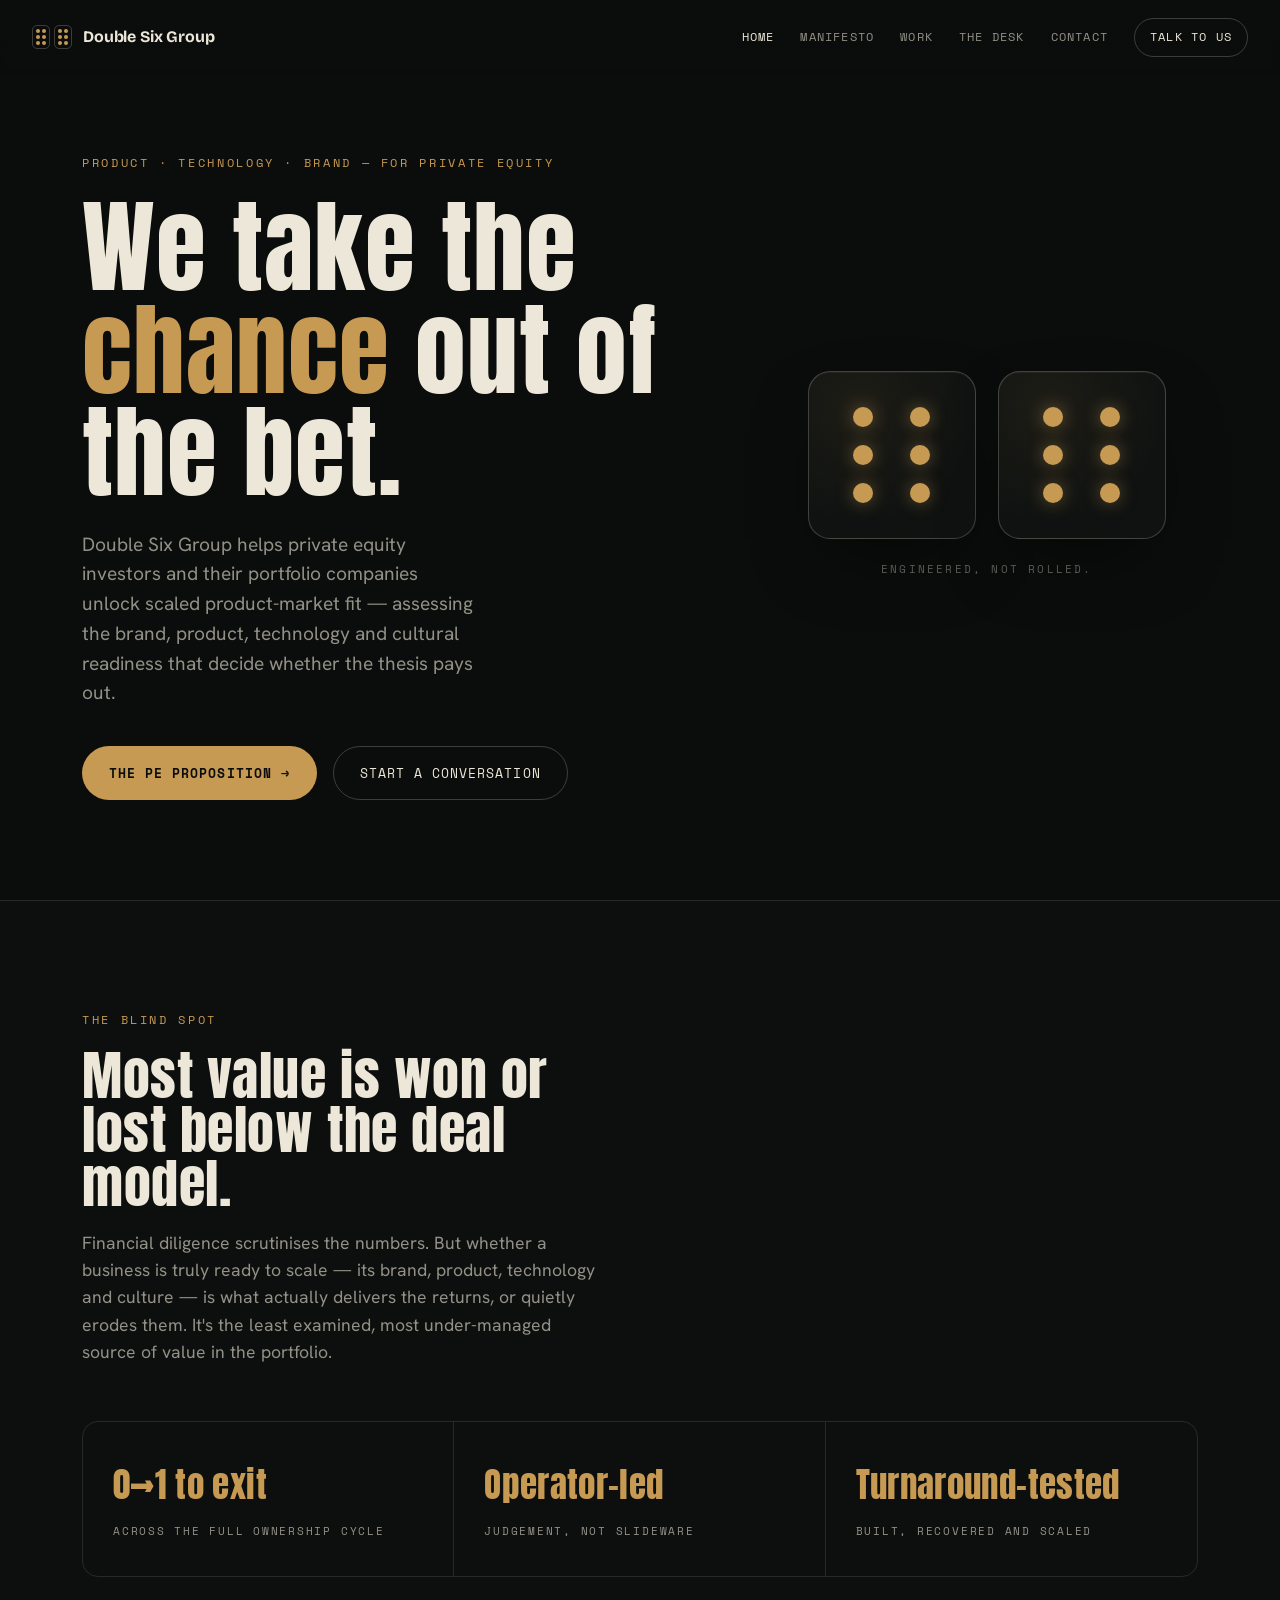
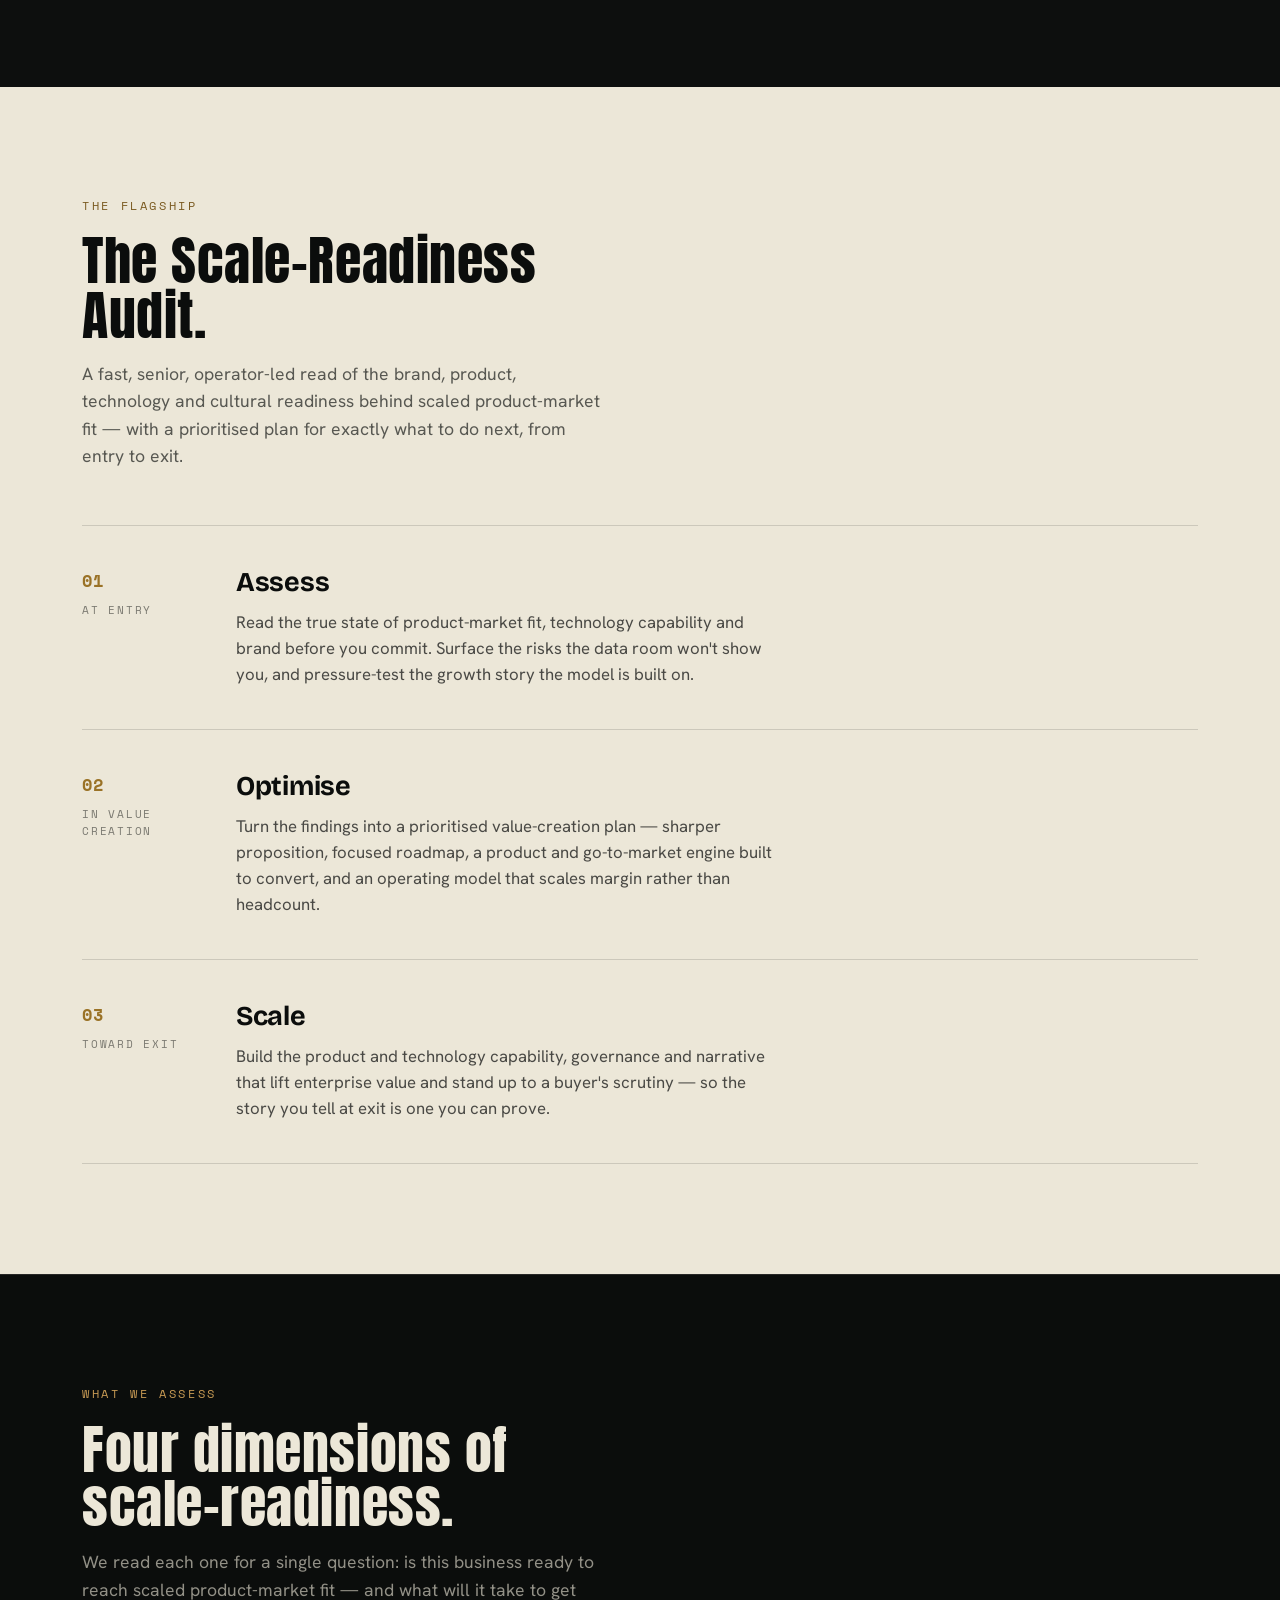
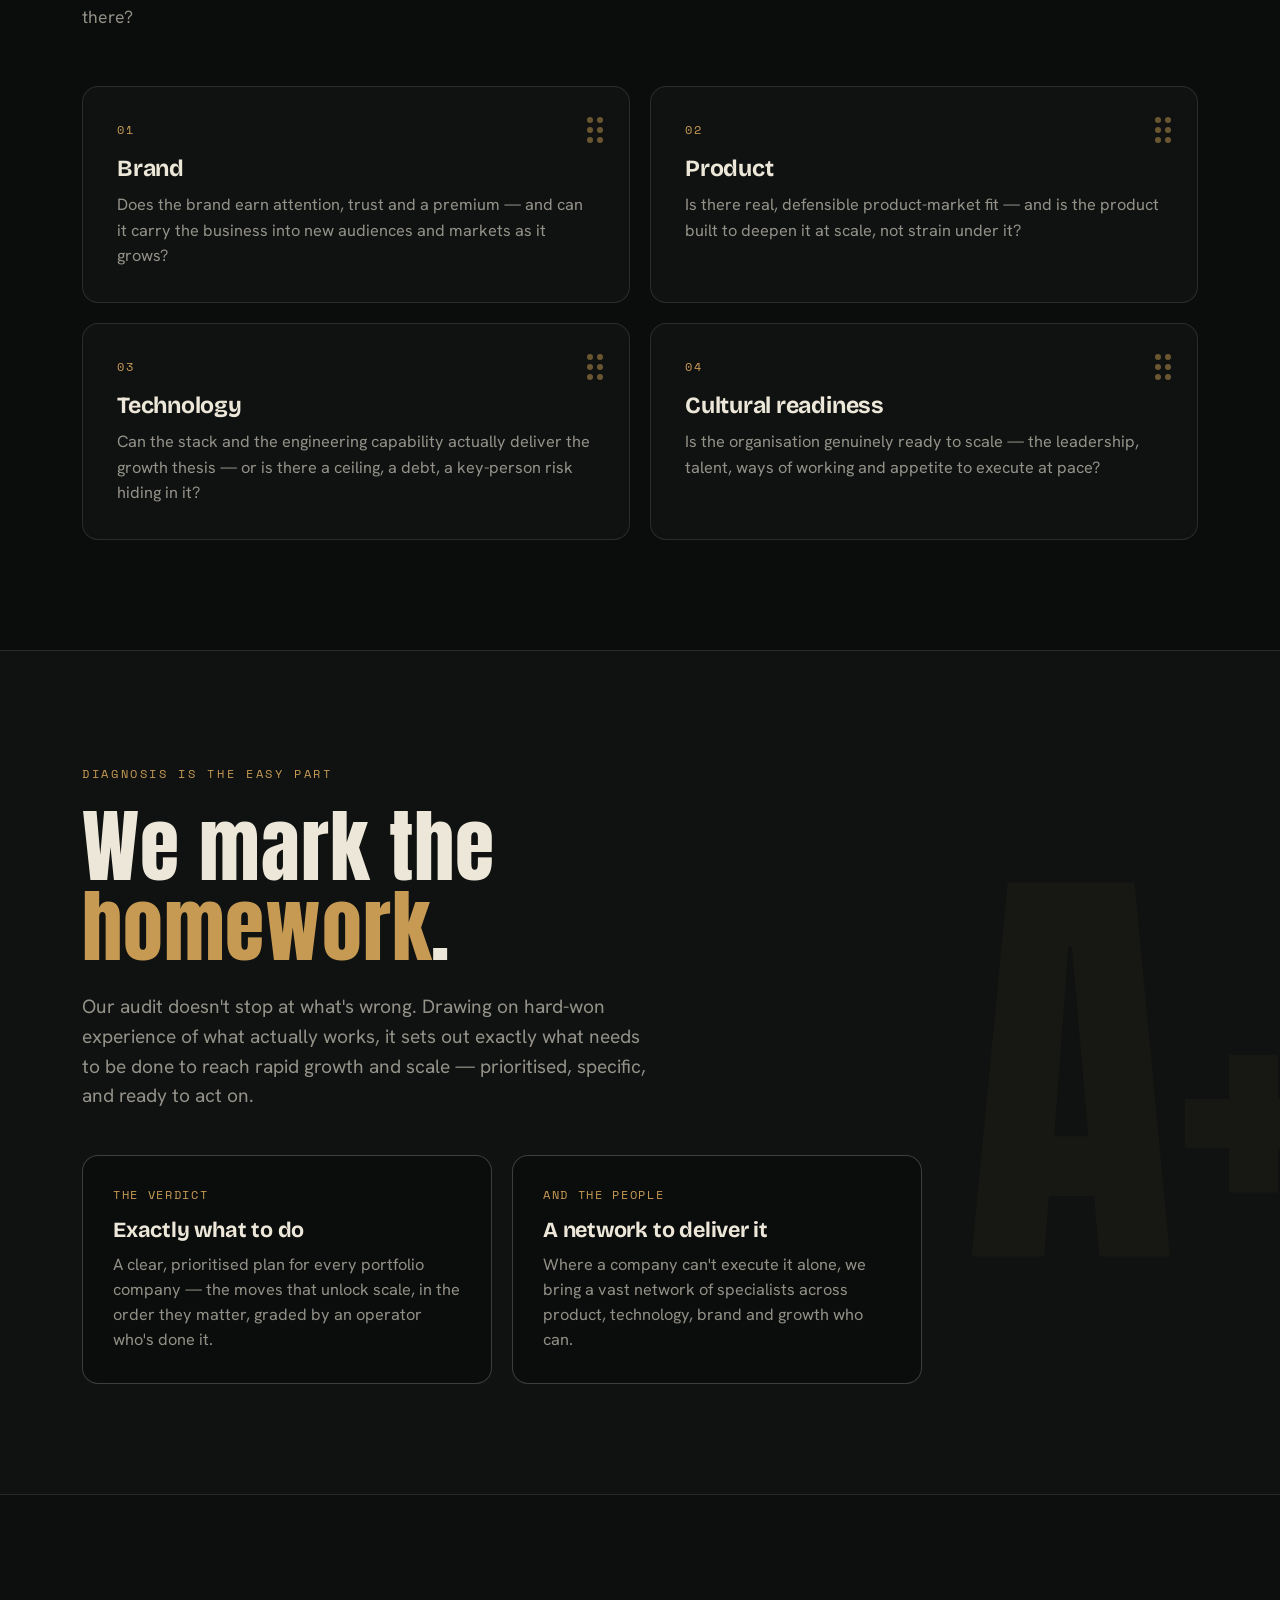
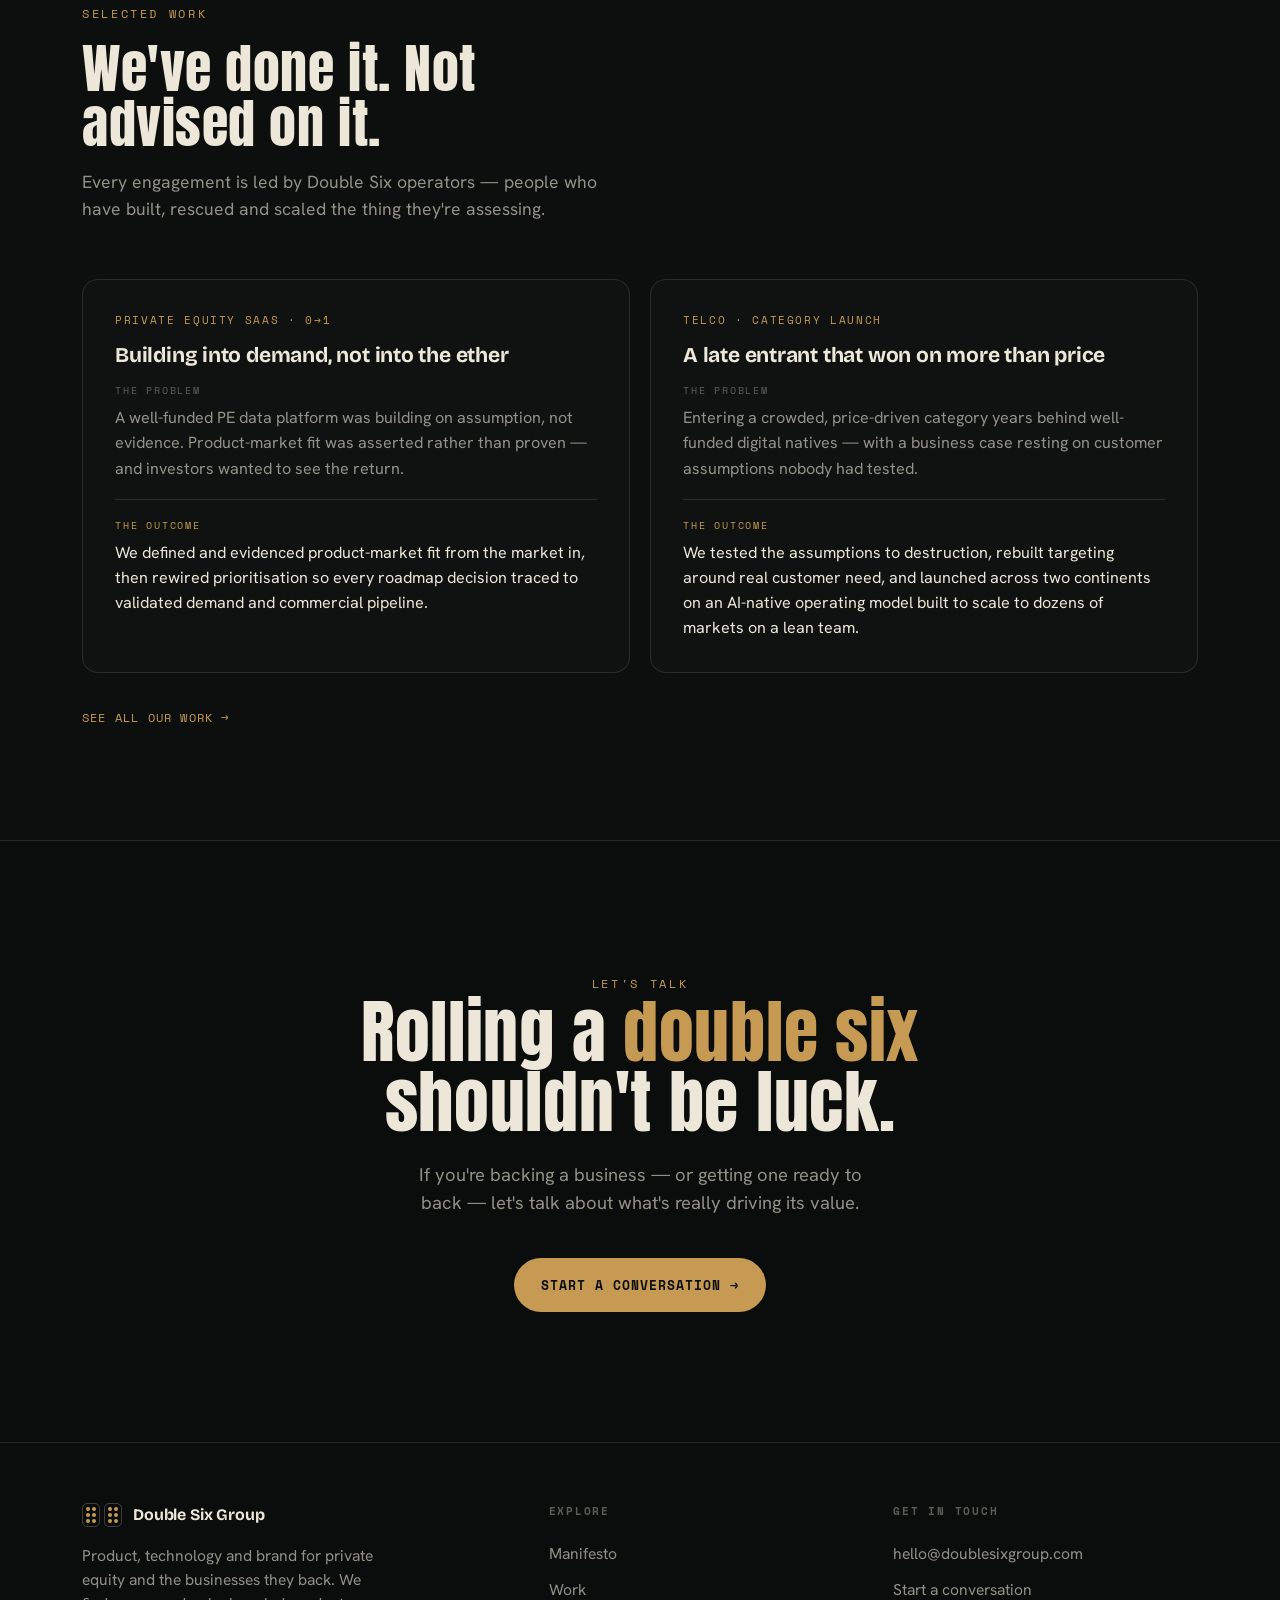
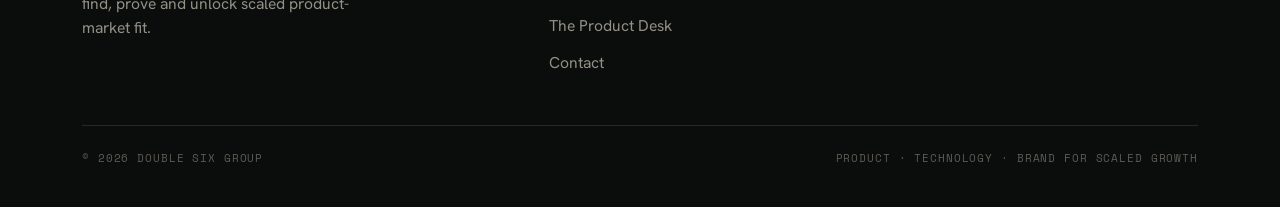
==== index.html @ afc482d3 "Add files via upload" ====
<!DOCTYPE html>
<html lang="en">
<head>
<meta charset="UTF-8">
<meta name="viewport" content="width=device-width, initial-scale=1.0">
<title>Double Six Group — Product, Technology & Brand for Private Equity</title>
<meta name="description" content="Double Six Group helps private equity investors and their portfolio companies find, prove and unlock scaled product-market fit.">
<link rel="preconnect" href="https://fonts.googleapis.com">
<link rel="preconnect" href="https://fonts.gstatic.com" crossorigin>
<link href="https://fonts.googleapis.com/css2?family=Anton&family=Bricolage+Grotesque:wght@600;700;800&family=Hanken+Grotesk:wght@400;500;600&family=Space+Mono:wght@400;700&display=swap" rel="stylesheet">
<link rel="stylesheet" href="styles.css">
</head>
<body>

<nav class="nav">
  <a href="index.html" class="brand">
    <span class="mini">
      <span class="die"><i></i><i></i><i></i><i></i><i></i><i></i></span>
      <span class="die"><i></i><i></i><i></i><i></i><i></i><i></i></span>
    </span>
    Double Six Group
  </a>
  <button class="menu-btn" id="menuBtn">Menu</button>
  <div class="nav-links" id="navLinks">
    <a href="index.html" class="active">Home</a>
    <a href="manifesto.html">Manifesto</a>
    <a href="work.html">Work</a>
    <a href="product-desk.html">The Desk</a>
    <a href="contact.html">Contact</a>
    <a href="contact.html" class="nav-cta">Talk to us</a>
  </div>
</nav>

<header class="hero">
  <div class="wrap hero-grid">
    <div>
      <span class="eyebrow">Product · Technology · Brand — for Private Equity</span>
      <h1>We take the <span class="brassword">chance</span> out of the bet.</h1>
      <p class="hero-sub">Double Six Group helps private equity investors and their portfolio companies unlock scaled product-market fit — assessing the brand, product, technology and cultural readiness that decide whether the thesis pays out.</p>
      <div class="hero-actions">
        <a href="#audit" class="btn btn-primary">The PE proposition →</a>
        <a href="contact.html" class="btn btn-ghost">Start a conversation</a>
      </div>
    </div>
    <div>
      <div class="signature">
        <div class="bigdie" id="die1"><span></span><span></span><span></span><span></span><span></span><span></span></div>
        <div class="bigdie" id="die2"><span></span><span></span><span></span><span></span><span></span><span></span></div>
      </div>
      <div class="rollnote">Engineered, not rolled.</div>
    </div>
  </div>
</header>

<section class="band blind band-line">
  <div class="wrap">
    <div class="sec-head reveal">
      <span class="eyebrow">The blind spot</span>
      <h2>Most value is won or lost below the deal model.</h2>
      <p>Financial diligence scrutinises the numbers. But whether a business is truly ready to scale — its brand, product, technology and culture — is what actually delivers the returns, or quietly erodes them. It's the least examined, most under-managed source of value in the portfolio.</p>
    </div>
    <div class="stat-row reveal">
      <div class="stat"><div class="big">0→1 to exit</div><div class="lbl">Across the full ownership cycle</div></div>
      <div class="stat"><div class="big">Operator-led</div><div class="lbl">Judgement, not slideware</div></div>
      <div class="stat"><div class="big">Turnaround-tested</div><div class="lbl">Built, recovered and scaled</div></div>
    </div>
  </div>
</section>

<section class="band flag" id="audit">
  <div class="wrap">
    <div class="sec-head reveal">
      <span class="eyebrow">The flagship</span>
      <h2>The Scale-Readiness Audit.</h2>
      <p>A fast, senior, operator-led read of the brand, product, technology and cultural readiness behind scaled product-market fit — with a prioritised plan for exactly what to do next, from entry to exit.</p>
    </div>
    <div class="stage reveal">
      <div class="stage-num">01<small>At entry</small></div>
      <div><h3>Assess</h3><p>Read the true state of product-market fit, technology capability and brand before you commit. Surface the risks the data room won't show you, and pressure-test the growth story the model is built on.</p></div>
    </div>
    <div class="stage reveal">
      <div class="stage-num">02<small>In value creation</small></div>
      <div><h3>Optimise</h3><p>Turn the findings into a prioritised value-creation plan — sharper proposition, focused roadmap, a product and go-to-market engine built to convert, and an operating model that scales margin rather than headcount.</p></div>
    </div>
    <div class="stage reveal">
      <div class="stage-num">03<small>Toward exit</small></div>
      <div><h3>Scale</h3><p>Build the product and technology capability, governance and narrative that lift enterprise value and stand up to a buyer's scrutiny — so the story you tell at exit is one you can prove.</p></div>
    </div>
  </div>
</section>

<section class="band band-line">
  <div class="wrap">
    <div class="sec-head reveal">
      <span class="eyebrow">What we assess</span>
      <h2>Four dimensions of scale-readiness.</h2>
      <p>We read each one for a single question: is this business ready to reach scaled product-market fit — and what will it take to get there?</p>
    </div>
    <div class="assess-grid">
      <div class="acard reveal"><div class="pip"><i></i><i></i><i></i><i></i><i></i><i></i></div><div class="num">01</div><h3>Brand</h3><p>Does the brand earn attention, trust and a premium — and can it carry the business into new audiences and markets as it grows?</p></div>
      <div class="acard reveal"><div class="pip"><i></i><i></i><i></i><i></i><i></i><i></i></div><div class="num">02</div><h3>Product</h3><p>Is there real, defensible product-market fit — and is the product built to deepen it at scale, not strain under it?</p></div>
      <div class="acard reveal"><div class="pip"><i></i><i></i><i></i><i></i><i></i><i></i></div><div class="num">03</div><h3>Technology</h3><p>Can the stack and the engineering capability actually deliver the growth thesis — or is there a ceiling, a debt, a key-person risk hiding in it?</p></div>
      <div class="acard reveal"><div class="pip"><i></i><i></i><i></i><i></i><i></i><i></i></div><div class="num">04</div><h3>Cultural readiness</h3><p>Is the organisation genuinely ready to scale — the leadership, talent, ways of working and appetite to execute at pace?</p></div>
    </div>
  </div>
</section>

<section class="band mark">
  <div class="mark-ghost" aria-hidden="true">A+</div>
  <div class="wrap">
    <span class="eyebrow reveal">Diagnosis is the easy part</span>
    <h2 class="reveal">We mark the <em>homework</em>.</h2>
    <p class="mark-lead reveal">Our audit doesn't stop at what's wrong. Drawing on hard-won experience of what actually works, it sets out exactly what needs to be done to reach rapid growth and scale — prioritised, specific, and ready to act on.</p>
    <div class="mark-split">
      <div class="mcard reveal"><div class="tick">The verdict</div><h3>Exactly what to do</h3><p>A clear, prioritised plan for every portfolio company — the moves that unlock scale, in the order they matter, graded by an operator who's done it.</p></div>
      <div class="mcard reveal"><div class="tick">And the people</div><h3>A network to deliver it</h3><p>Where a company can't execute it alone, we bring a vast network of specialists across product, technology, brand and growth who can.</p></div>
    </div>
  </div>
</section>

<section class="band proof band-line">
  <div class="wrap">
    <div class="sec-head reveal">
      <span class="eyebrow">Selected work</span>
      <h2>We've done it. Not advised on it.</h2>
      <p>Every engagement is led by Double Six operators — people who have built, rescued and scaled the thing they're assessing.</p>
    </div>
    <div class="proof-grid">
      <div class="pcard reveal">
        <div class="tag">Private equity SaaS · 0→1</div>
        <h3>Building into demand, not into the ether</h3>
        <div class="pblock"><span class="plabel">The problem</span><p>A well-funded PE data platform was building on assumption, not evidence. Product-market fit was asserted rather than proven — and investors wanted to see the return.</p></div>
        <div class="outcome"><span class="plabel">The outcome</span><p>We defined and evidenced product-market fit from the market in, then rewired prioritisation so every roadmap decision traced to validated demand and commercial pipeline.</p></div>
      </div>
      <div class="pcard reveal">
        <div class="tag">Telco · Category launch</div>
        <h3>A late entrant that won on more than price</h3>
        <div class="pblock"><span class="plabel">The problem</span><p>Entering a crowded, price-driven category years behind well-funded digital natives — with a business case resting on customer assumptions nobody had tested.</p></div>
        <div class="outcome"><span class="plabel">The outcome</span><p>We tested the assumptions to destruction, rebuilt targeting around real customer need, and launched across two continents on an AI-native operating model built to scale to dozens of markets on a lean team.</p></div>
      </div>
    </div>
    <a href="work.html" class="more">See all our work →</a>
  </div>
</section>

<section class="cta band-line" id="contact-cta">
  <div class="wrap">
    <span class="eyebrow reveal">Let's talk</span>
    <h2 class="reveal">Rolling a <em>double six</em> shouldn't be luck.</h2>
    <p class="reveal">If you're backing a business — or getting one ready to back — let's talk about what's really driving its value.</p>
    <a href="contact.html" class="btn btn-primary reveal">Start a conversation →</a>
  </div>
</section>

<footer>
  <div class="wrap">
    <div class="foot-grid">
      <div class="foot-brand">
        <a href="index.html" class="brand">
          <span class="mini"><span class="die"><i></i><i></i><i></i><i></i><i></i><i></i></span><span class="die"><i></i><i></i><i></i><i></i><i></i><i></i></span></span>
          Double Six Group
        </a>
        <p>Product, technology and brand for private equity and the businesses they back. We find, prove and unlock scaled product-market fit.</p>
      </div>
      <div class="foot-col">
        <h4>Explore</h4>
        <a href="manifesto.html">Manifesto</a>
        <a href="work.html">Work</a>
        <a href="product-desk.html">The Product Desk</a>
        <a href="contact.html">Contact</a>
      </div>
      <div class="foot-col">
        <h4>Get in touch</h4>
        <a href="mailto:hello@doublesixgroup.com">hello@doublesixgroup.com</a>
        <a href="contact.html">Start a conversation</a>
      </div>
    </div>
    <div class="foot-base">
      <span>© 2026 Double Six Group</span>
      <span>Product · Technology · Brand for scaled growth</span>
    </div>
  </div>
</footer>

<script src="app.js"></script>
</body>
</html>
---- styles.css ----
/* Double Six Group — shared styles for all pages */
:root{
  --ink:#0B0D0C;--ink-2:#0F1211;--ink-3:#0D0F0E;--panel:#141817;
  --ivory:#ECE7D8;--ivory-dim:rgba(236,231,216,.60);--ivory-faint:rgba(236,231,216,.36);
  --brass:#C79A54;--brass-bright:#E6C288;
  --line:rgba(236,231,216,.12);--line-strong:rgba(236,231,216,.22);
  --pip-off:rgba(236,231,216,.10);
  --maxw:1180px;
}
*{box-sizing:border-box;margin:0;padding:0}
html{scroll-behavior:smooth}
body{background:var(--ink);color:var(--ivory);font-family:'Hanken Grotesk',system-ui,sans-serif;font-weight:400;line-height:1.55;-webkit-font-smoothing:antialiased;overflow-x:hidden}
::selection{background:var(--brass);color:var(--ink)}
a{color:inherit;text-decoration:none}
.wrap{max-width:var(--maxw);margin:0 auto;padding:0 32px}
h1,h2{font-family:'Anton',sans-serif;font-weight:400;line-height:1.0;letter-spacing:.01em}
h3{font-family:'Bricolage Grotesque',sans-serif;font-weight:700;line-height:1.06;letter-spacing:-.01em}
.eyebrow{font-family:'Space Mono',monospace;font-size:12px;letter-spacing:.22em;text-transform:uppercase;color:var(--brass);display:inline-block}

/* pip die */
.die{display:inline-grid;grid-template-columns:repeat(2,1fr);grid-template-rows:repeat(3,1fr);gap:2px;padding:3px;border:1px solid var(--line-strong);border-radius:5px;vertical-align:middle}
.die i{width:4px;height:4px;border-radius:50%;background:var(--brass);display:block}

/* ---------- NAV ---------- */
.nav{position:fixed;top:0;left:0;right:0;z-index:60;display:flex;align-items:center;justify-content:space-between;padding:18px 32px;background:linear-gradient(to bottom,rgba(11,13,12,.92),rgba(11,13,12,.55) 60%,rgba(11,13,12,0));backdrop-filter:blur(3px)}
.brand{display:flex;align-items:center;gap:11px;font-family:'Bricolage Grotesque';font-weight:700;letter-spacing:-.01em;font-size:16px}
.brand .mini{display:flex;gap:4px}
.brand .die{padding:3px}
.nav-links{display:flex;align-items:center;gap:26px}
.nav-links a{font-family:'Space Mono',monospace;font-size:12px;letter-spacing:.1em;text-transform:uppercase;color:var(--ivory-dim);transition:.2s}
.nav-links a:hover,.nav-links a.active{color:var(--ivory)}
.nav-cta{border:1px solid var(--line-strong);padding:9px 15px;border-radius:100px;color:var(--ivory)!important}
.nav-cta:hover{background:var(--brass);color:var(--ink)!important;border-color:var(--brass)}
.menu-btn{display:none;background:none;border:1px solid var(--line-strong);color:var(--ivory);border-radius:100px;padding:8px 14px;font-family:'Space Mono',monospace;font-size:11px;letter-spacing:.1em;text-transform:uppercase;cursor:pointer}

/* ---------- BUTTONS ---------- */
.btn{font-family:'Space Mono',monospace;font-size:13px;letter-spacing:.08em;text-transform:uppercase;padding:16px 26px;border-radius:100px;transition:.25s;display:inline-flex;align-items:center;gap:10px;cursor:pointer;border:1px solid transparent}
.btn-primary{background:var(--brass);color:var(--ink);font-weight:700}
.btn-primary:hover{background:var(--brass-bright)}
.btn-ghost{border-color:var(--line-strong);color:var(--ivory)}
.btn-ghost:hover{border-color:var(--ivory);background:rgba(236,231,216,.05)}

/* ---------- HERO ---------- */
.hero{min-height:100vh;display:flex;align-items:center;position:relative;padding:120px 0 70px;overflow:hidden}
.hero-grid{display:grid;grid-template-columns:1.35fr .9fr;gap:60px;align-items:center;width:100%}
.hero h1{font-size:clamp(3rem,8vw,6.4rem);margin:22px 0 26px}
.hero h1 .brassword{color:var(--brass)}
.hero-sub{font-size:clamp(1.05rem,1.5vw,1.28rem);color:var(--ivory-dim);max-width:36ch;margin-bottom:38px}
.hero-actions{display:flex;gap:16px;flex-wrap:wrap}
.signature{display:flex;gap:22px;justify-content:center;align-items:center}
.bigdie{width:clamp(120px,15vw,168px);aspect-ratio:1;border:1.5px solid var(--line-strong);border-radius:22px;background:radial-gradient(120% 120% at 30% 20%,rgba(199,154,84,.08),transparent 60%),var(--ink-2);display:grid;grid-template-columns:repeat(2,1fr);grid-template-rows:repeat(3,1fr);padding:26px;box-shadow:0 30px 80px -30px rgba(0,0,0,.8),inset 0 1px 0 rgba(236,231,216,.05)}
.bigdie span{display:grid;place-items:center}
.bigdie span::after{content:"";width:20px;height:20px;border-radius:50%;background:var(--pip-off);transition:.5s}
.bigdie.lit span::after{background:var(--brass);box-shadow:0 0 18px -2px rgba(199,154,84,.7)}
.rollnote{font-family:'Space Mono',monospace;font-size:11px;letter-spacing:.2em;text-transform:uppercase;color:var(--ivory-faint);text-align:center;margin-top:22px}

/* interior page hero (smaller) */
.page-hero{padding:160px 0 60px;border-bottom:1px solid var(--line)}
.page-hero h1{font-size:clamp(2.6rem,6vw,4.6rem);margin:16px 0 20px}
.page-hero h1 em{color:var(--brass);font-style:normal}
.page-hero p{color:var(--ivory-dim);font-size:1.15rem;max-width:56ch}

/* ---------- SECTION SHELL ---------- */
.band{padding:110px 0}
.band-line{border-top:1px solid var(--line)}
.sec-head{display:flex;flex-direction:column;gap:18px;max-width:60ch;margin-bottom:56px}
.sec-head h2{font-size:clamp(2rem,4.4vw,3.4rem)}
.sec-head p{color:var(--ivory-dim);font-size:1.1rem;max-width:52ch}

.reveal{opacity:0;transform:translateY(26px);transition:opacity .8s ease,transform .8s cubic-bezier(.2,.7,.2,1)}
.reveal.in{opacity:1;transform:none}

/* blind spot / stats */
.blind{background:var(--ink-3)}
.stat-row{display:grid;grid-template-columns:repeat(3,1fr);border:1px solid var(--line);border-radius:16px;overflow:hidden;margin-top:14px}
.stat{padding:36px 30px;border-right:1px solid var(--line)}
.stat:last-child{border-right:none}
.stat .big{font-family:'Anton';font-weight:400;font-size:2.2rem;color:var(--brass);letter-spacing:.01em}
.stat .lbl{font-family:'Space Mono',monospace;font-size:11px;letter-spacing:.16em;text-transform:uppercase;color:var(--ivory-dim);margin-top:10px}

/* flagship lifecycle (ivory) */
.flag{background:var(--ivory);color:var(--ink)}
.flag .eyebrow{color:#7a5a20}
.flag .sec-head h2{color:var(--ink)}
.flag .sec-head p{color:rgba(11,13,12,.66)}
.stage{display:grid;grid-template-columns:120px 1fr;gap:34px;padding:42px 0;border-top:1px solid rgba(11,13,12,.14);align-items:start}
.stage:last-child{border-bottom:1px solid rgba(11,13,12,.14)}
.stage-num{font-family:'Space Mono',monospace;font-weight:700;font-size:1.05rem;color:#9a7226;letter-spacing:.05em}
.stage-num small{display:block;font-weight:400;font-size:11px;letter-spacing:.16em;text-transform:uppercase;color:rgba(11,13,12,.5);margin-top:8px}
.stage h3{font-size:1.7rem;color:var(--ink);margin-bottom:12px}
.stage p{color:rgba(11,13,12,.72);max-width:60ch;font-size:1.05rem}

/* assess grid */
.assess-grid{display:grid;grid-template-columns:repeat(2,1fr);gap:20px}
.acard{border:1px solid var(--line);border-radius:16px;padding:34px;background:var(--ink-2);transition:.3s;position:relative;overflow:hidden}
.acard:hover{border-color:var(--line-strong);transform:translateY(-3px)}
.acard .num{font-family:'Space Mono',monospace;font-size:12px;color:var(--brass);letter-spacing:.15em}
.acard h3{font-size:1.45rem;margin:16px 0 12px}
.acard p{color:var(--ivory-dim);font-size:1.02rem}
.acard .pip{position:absolute;right:26px;top:30px;display:grid;grid-template-columns:repeat(2,1fr);grid-template-rows:repeat(3,1fr);gap:4px;opacity:.5}
.acard .pip i{width:6px;height:6px;border-radius:50%;background:var(--brass)}

/* mark the homework */
.mark{background:var(--ink-2);border-top:1px solid var(--line);position:relative;overflow:hidden}
.mark .wrap{position:relative;z-index:2}
.mark h2{font-size:clamp(2.6rem,7vw,5rem);margin:20px 0 26px;max-width:15ch}
.mark h2 em{color:var(--brass);font-style:normal}
.mark-lead{font-size:1.2rem;color:var(--ivory-dim);max-width:52ch;margin-bottom:44px}
.mark-split{display:grid;grid-template-columns:repeat(2,1fr);gap:20px;max-width:840px}
.mcard{border:1px solid var(--line-strong);border-radius:16px;padding:30px;background:var(--ink)}
.mcard .tick{font-family:'Space Mono',monospace;font-size:12px;letter-spacing:.14em;text-transform:uppercase;color:var(--brass)}
.mcard h3{font-size:1.35rem;margin:14px 0 10px}
.mcard p{color:var(--ivory-dim);font-size:1.02rem}
.mark-ghost{position:absolute;right:-4%;top:50%;transform:translateY(-50%);font-family:'Anton';font-size:34vw;color:rgba(199,154,84,.045);line-height:1;pointer-events:none;user-select:none;z-index:1}

/* work / proof cards */
.proof{background:var(--ink-3)}
.proof-grid{display:grid;grid-template-columns:repeat(2,1fr);gap:20px}
.pcard{border:1px solid var(--line);border-radius:16px;padding:32px;background:var(--ink-2);transition:.3s}
.pcard:hover{border-color:var(--line-strong);transform:translateY(-3px)}
.pcard .tag{font-family:'Space Mono',monospace;font-size:11px;letter-spacing:.15em;text-transform:uppercase;color:var(--brass)}
.pcard h3{font-size:1.32rem;margin:14px 0 16px;line-height:1.15}
.pcard .pblock{margin-bottom:18px}
.pcard .plabel{font-family:'Space Mono',monospace;font-size:10px;letter-spacing:.18em;text-transform:uppercase;color:var(--ivory-faint);display:block;margin-bottom:7px}
.pcard p{color:var(--ivory-dim);font-size:1.01rem}
.pcard .outcome{border-top:1px solid var(--line);padding-top:18px}
.pcard .outcome p{color:var(--ivory)}
.pcard .outcome .plabel{color:var(--brass)}

/* how we work */
.how-grid{display:grid;grid-template-columns:repeat(3,1fr);gap:22px}
.hcard .k{font-family:'Space Mono',monospace;font-size:12px;color:var(--brass);letter-spacing:.14em;text-transform:uppercase;padding-bottom:16px;border-bottom:1px solid var(--line);margin-bottom:18px}
.hcard h3{font-size:1.35rem;margin-bottom:10px}
.hcard p{color:var(--ivory-dim);font-size:1.02rem}

/* cta band */
.cta{padding:130px 0;text-align:center;position:relative}
.cta h2{font-size:clamp(2.2rem,5.5vw,4.4rem);max-width:16ch;margin:0 auto 24px}
.cta h2 em{color:var(--brass);font-style:normal}
.cta p{color:var(--ivory-dim);font-size:1.15rem;max-width:46ch;margin:0 auto 40px}

/* prose (manifesto etc) */
.prose{max-width:68ch;margin:0 auto}
.prose h2{font-size:clamp(1.6rem,3.4vw,2.4rem);margin:48px 0 8px}
.prose h3{font-size:1.3rem;color:var(--ivory);margin:34px 0 8px}
.prose p{color:var(--ivory-dim);font-size:1.12rem;margin-bottom:18px}
.prose p.big{font-size:1.3rem;color:var(--ivory);border-left:2px solid var(--brass);padding-left:22px}
.prose strong{color:var(--ivory);font-weight:600}

/* teaser link row */
.more{display:inline-flex;align-items:center;gap:10px;font-family:'Space Mono',monospace;font-size:12px;letter-spacing:.1em;text-transform:uppercase;color:var(--brass);margin-top:36px;border-bottom:1px solid transparent;transition:.2s}
.more:hover{border-color:var(--brass)}

/* ---------- FOOTER ---------- */
footer{border-top:1px solid var(--line);padding:60px 0 40px;background:var(--ink)}
.foot-grid{display:grid;grid-template-columns:1.4fr 1fr 1fr;gap:40px;margin-bottom:44px}
.foot-brand .brand{margin-bottom:16px}
.foot-brand p{color:var(--ivory-dim);max-width:34ch;font-size:.98rem}
.foot-col h4{font-family:'Space Mono',monospace;font-size:11px;letter-spacing:.16em;text-transform:uppercase;color:var(--ivory-faint);margin-bottom:16px}
.foot-col a{display:block;color:var(--ivory-dim);padding:6px 0;font-size:.98rem;transition:.2s}
.foot-col a:hover{color:var(--brass)}
.foot-base{display:flex;justify-content:space-between;gap:16px;flex-wrap:wrap;border-top:1px solid var(--line);padding-top:24px;font-family:'Space Mono',monospace;font-size:11px;letter-spacing:.08em;text-transform:uppercase;color:var(--ivory-faint)}

/* ---------- RESPONSIVE ---------- */
@media(max-width:880px){
  .wrap{padding:0 22px}
  .nav{padding:14px 22px}
  .nav-links{position:fixed;top:58px;left:0;right:0;flex-direction:column;align-items:flex-start;gap:0;background:var(--ink);border-bottom:1px solid var(--line);padding:12px 22px 20px;display:none}
  .nav-links.open{display:flex}
  .nav-links a{padding:12px 0;width:100%}
  .menu-btn{display:block}
  .hero-grid{grid-template-columns:1fr;gap:48px}
  .signature{justify-content:flex-start}
  .stat-row{grid-template-columns:1fr}
  .stat{border-right:none;border-bottom:1px solid var(--line)}
  .stat:last-child{border-bottom:none}
  .assess-grid,.proof-grid,.how-grid,.mark-split{grid-template-columns:1fr}
  .stage{grid-template-columns:1fr;gap:14px}
  .band{padding:80px 0}.cta{padding:96px 0}
  .foot-grid{grid-template-columns:1fr;gap:30px}
  .mark-ghost{font-size:60vw;right:-20%}
}
@media(prefers-reduced-motion:reduce){
  *{scroll-behavior:auto}
  .reveal{opacity:1;transform:none;transition:none}
  .bigdie span::after{transition:none}
}
:focus-visible{outline:2px solid var(--brass);outline-offset:3px;border-radius:4px}
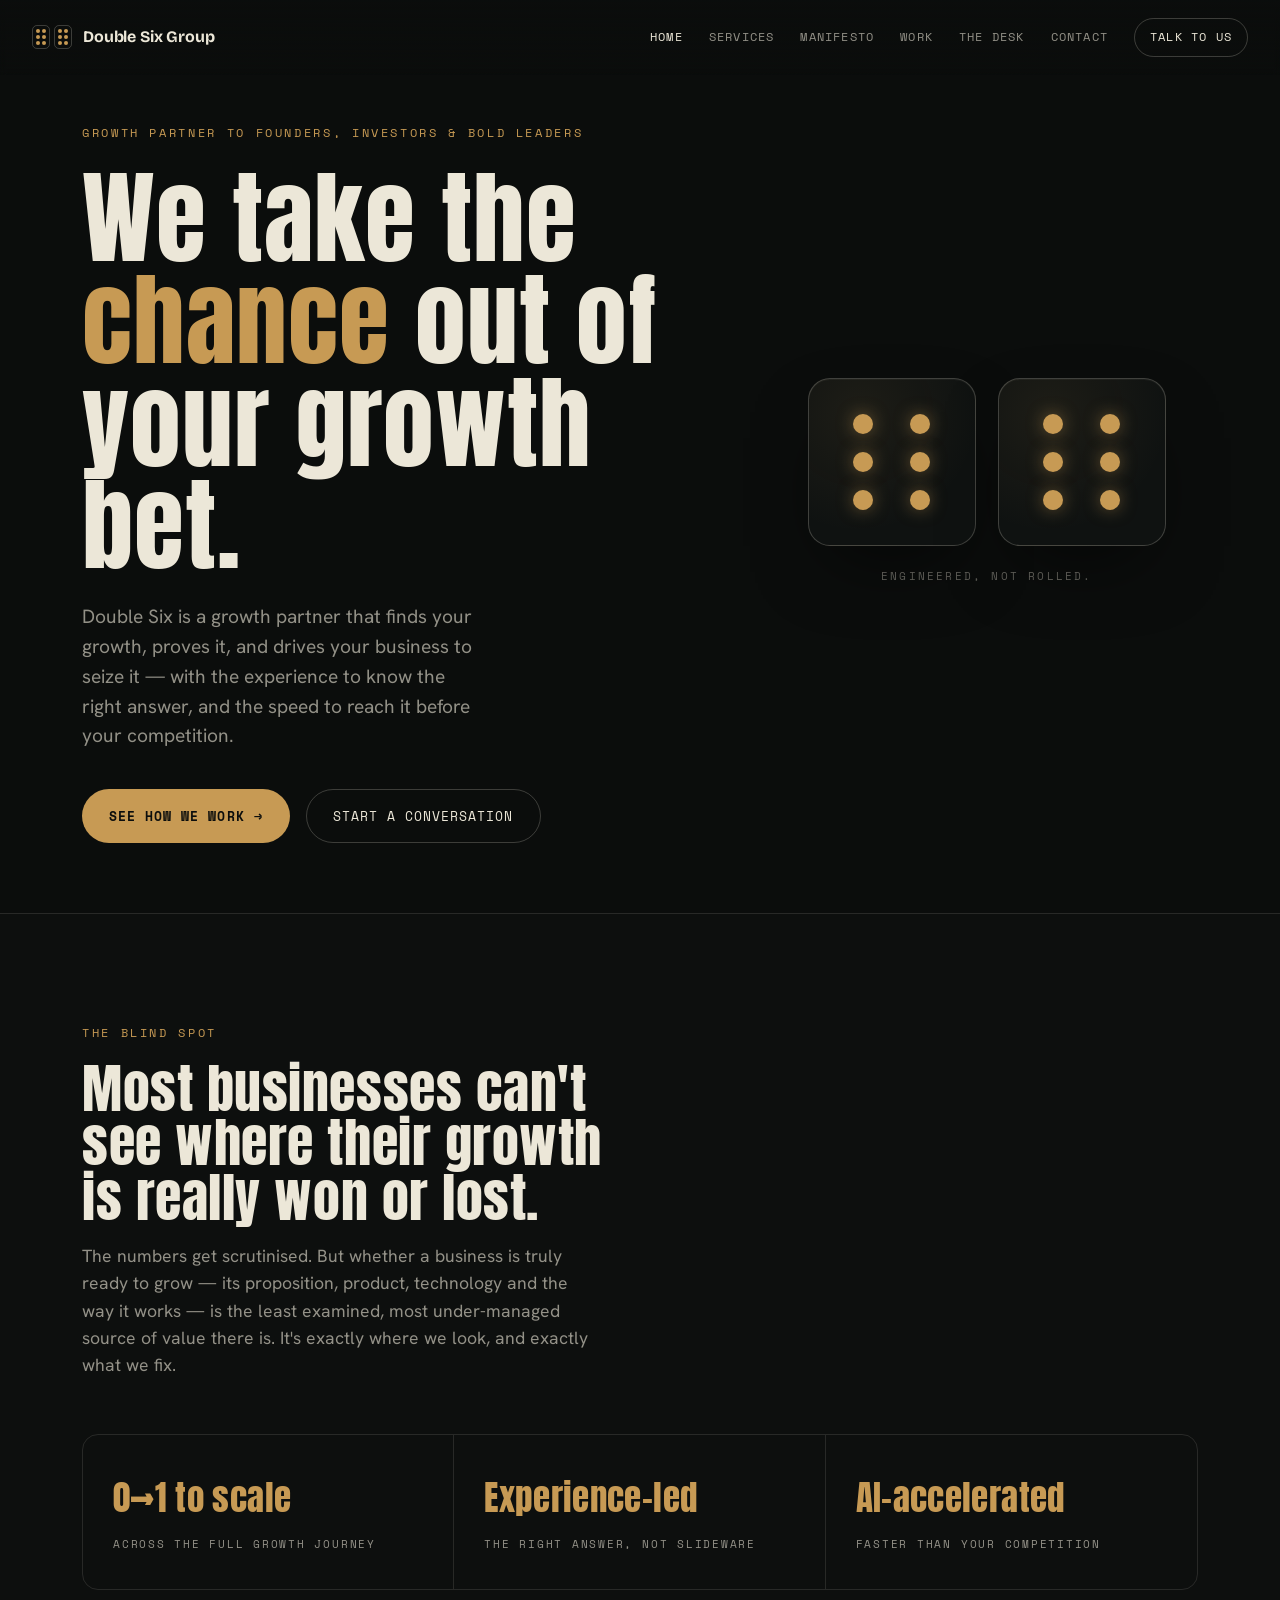
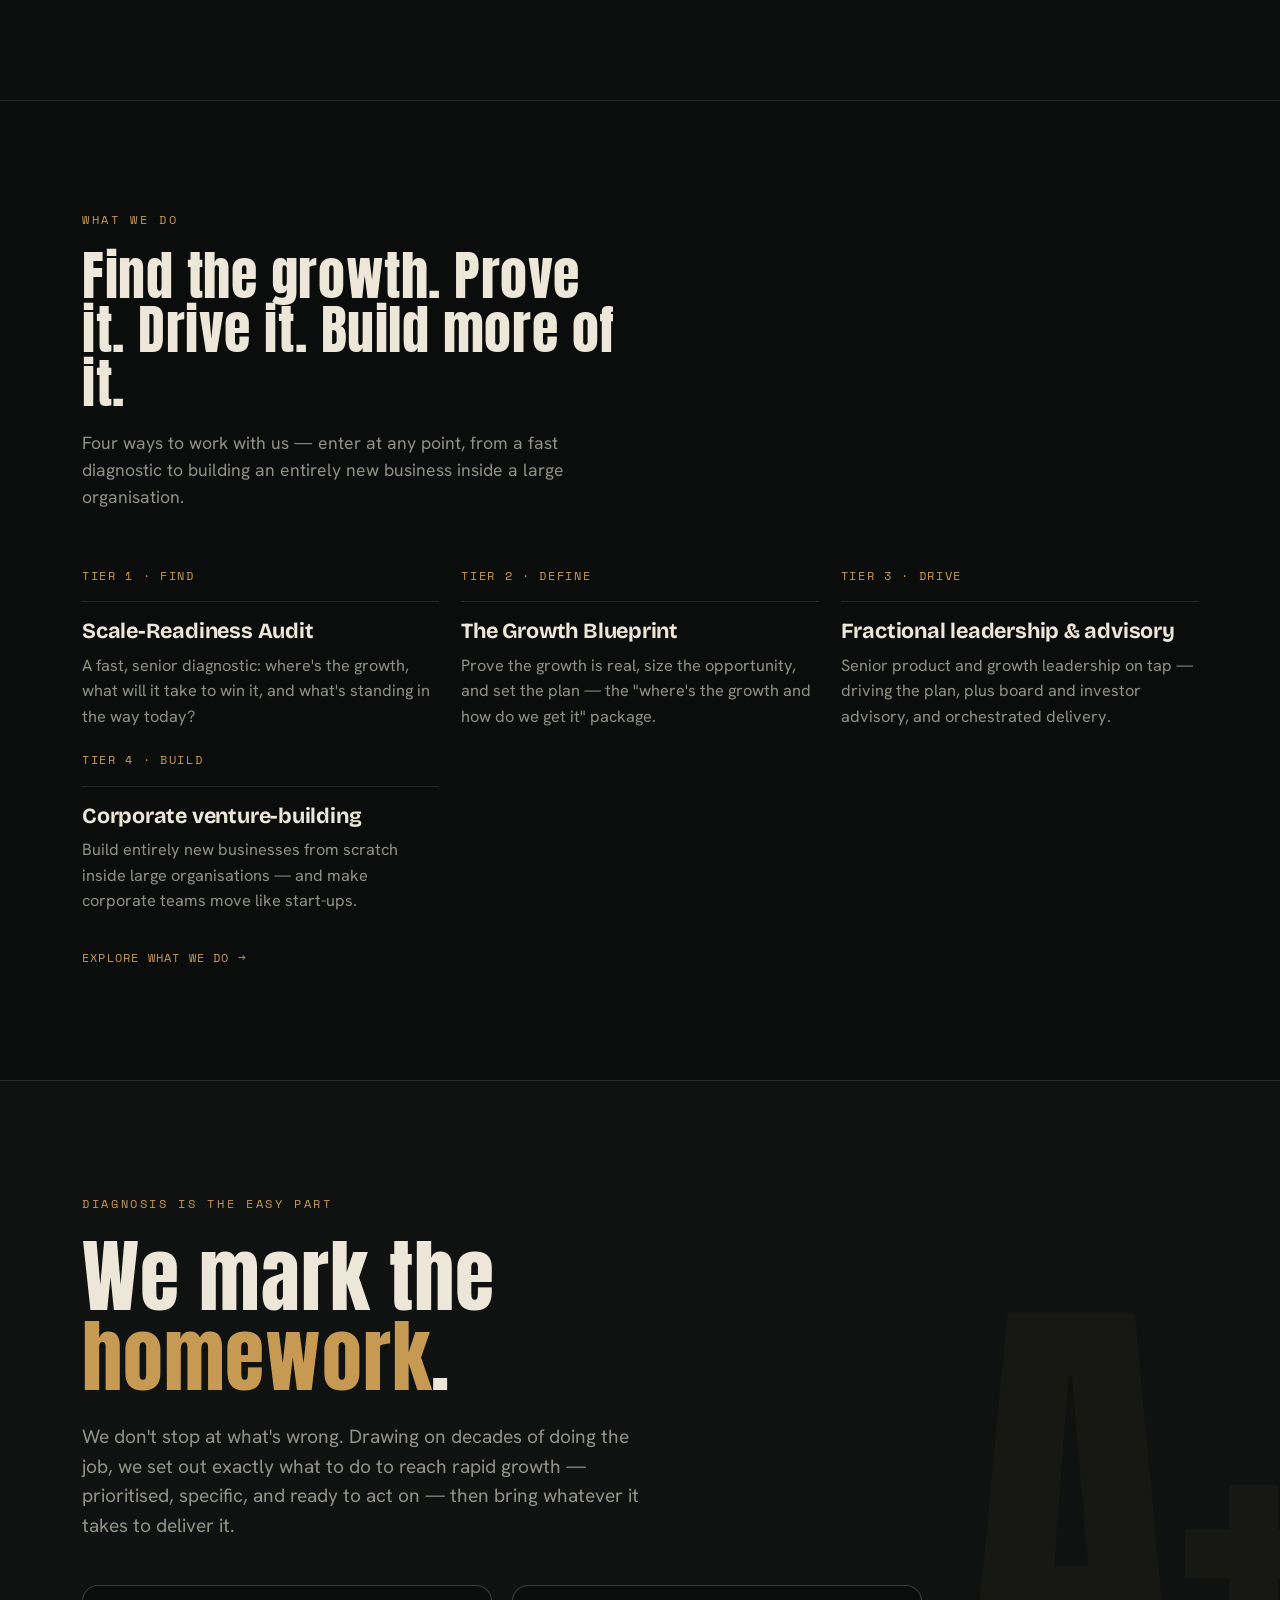
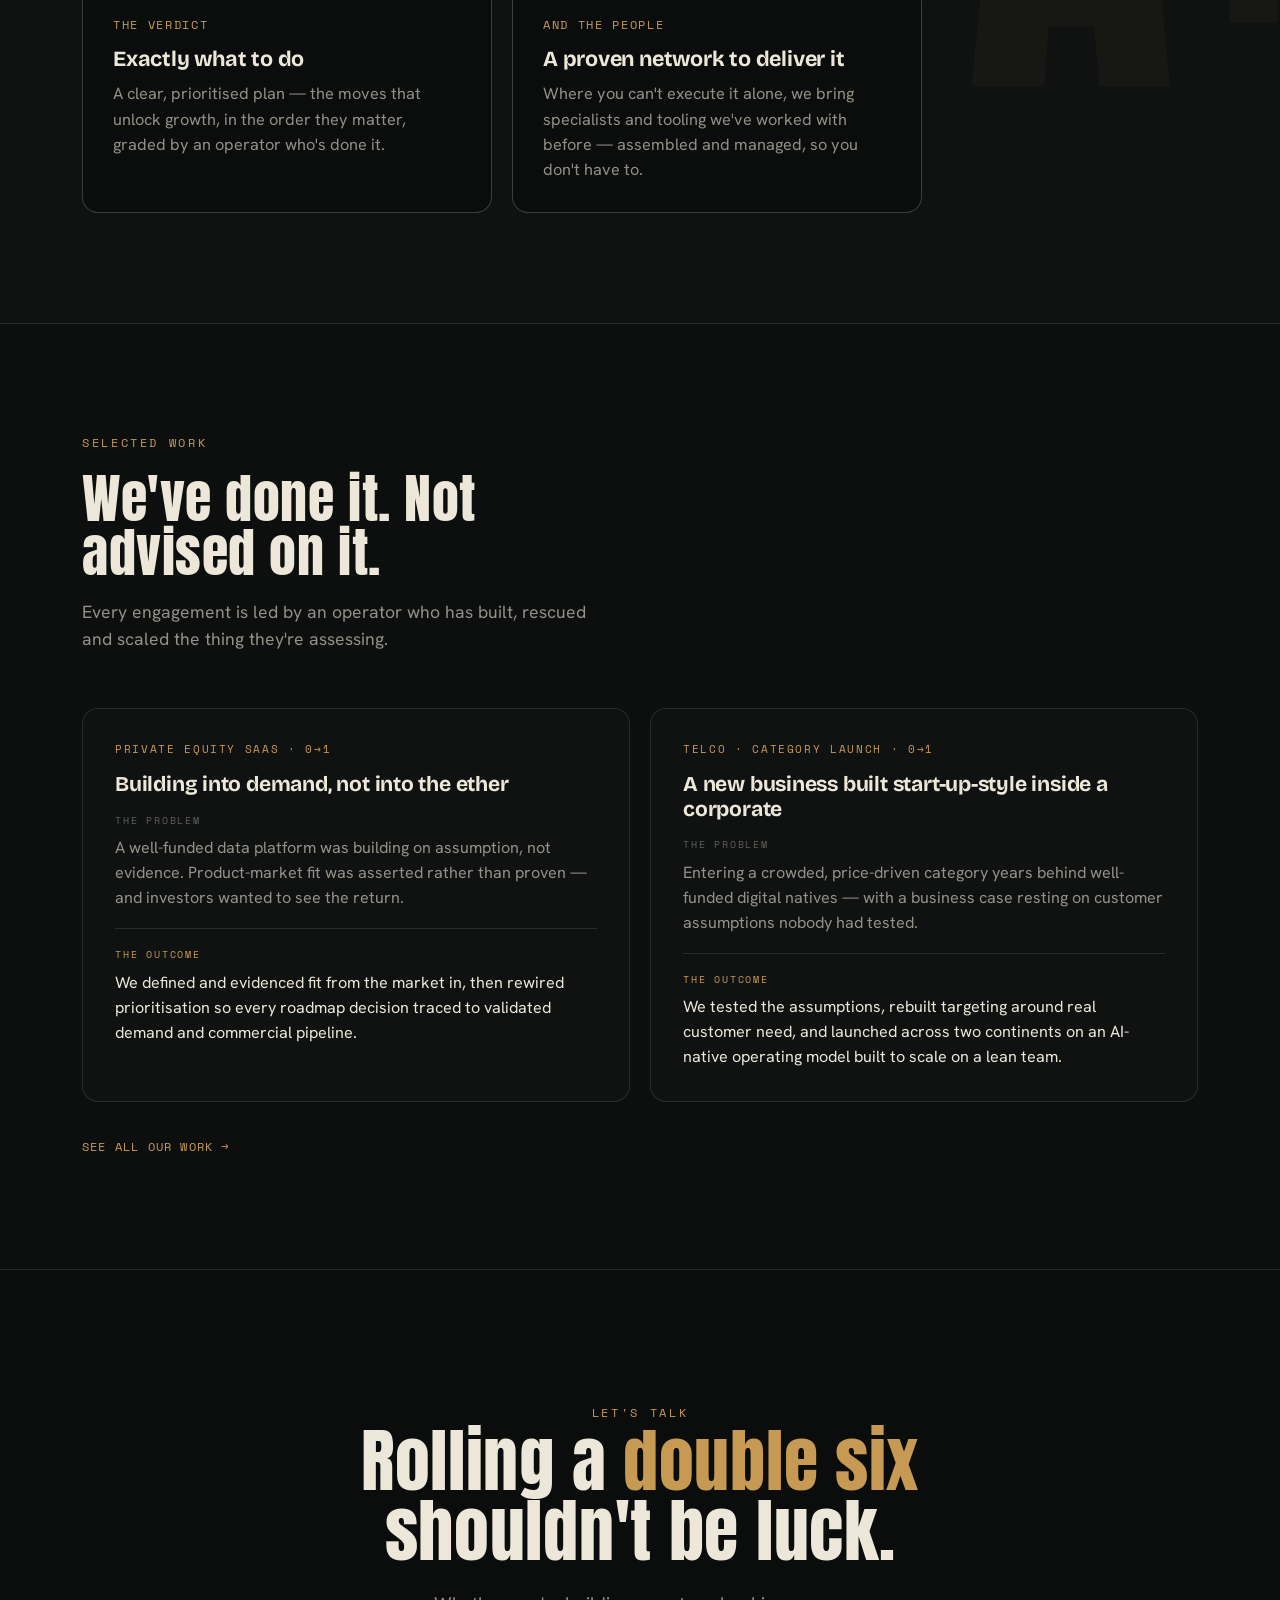
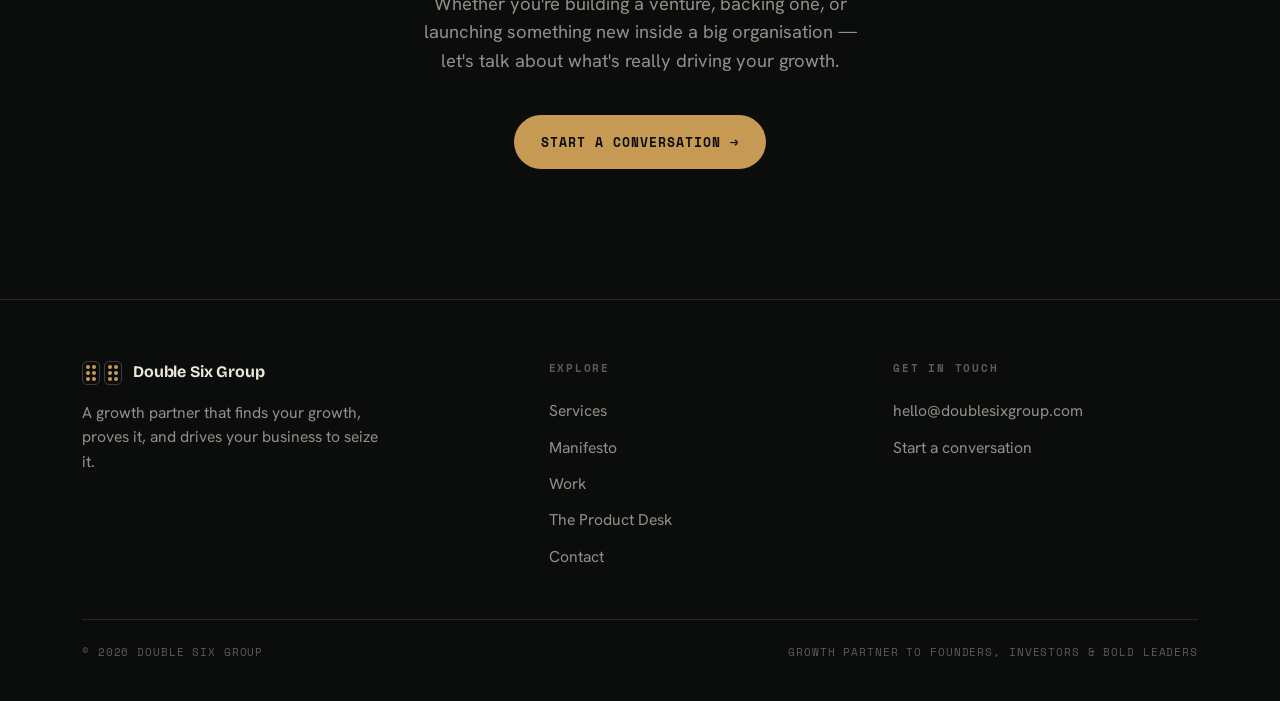
==== commit d843d03f: "Add files via upload" ====
--- a/index.html
+++ b/index.html
@@ -3,26 +3,25 @@
 <head>
 <meta charset="UTF-8">
 <meta name="viewport" content="width=device-width, initial-scale=1.0">
-<title>Double Six Group — Product, Technology & Brand for Private Equity</title>
-<meta name="description" content="Double Six Group helps private equity investors and their portfolio companies find, prove and unlock scaled product-market fit.">
+<title>Double Six Group — Growth Partner to Founders, Investors & Bold Leaders</title>
+<meta name="description" content="Double Six Group is a growth partner that finds your growth, proves it, and drives your business to seize it — with the experience to know the right answer and the speed to reach it first.">
 <link rel="preconnect" href="https://fonts.googleapis.com">
 <link rel="preconnect" href="https://fonts.gstatic.com" crossorigin>
 <link href="https://fonts.googleapis.com/css2?family=Anton&family=Bricolage+Grotesque:wght@600;700;800&family=Hanken+Grotesk:wght@400;500;600&family=Space+Mono:wght@400;700&display=swap" rel="stylesheet">
 <link rel="stylesheet" href="styles.css">
+<link rel="icon" type="image/svg+xml" href="favicon.svg">
 </head>
 <body>
 
 <nav class="nav">
   <a href="index.html" class="brand">
-    <span class="mini">
-      <span class="die"><i></i><i></i><i></i><i></i><i></i><i></i></span>
-      <span class="die"><i></i><i></i><i></i><i></i><i></i><i></i></span>
-    </span>
+    <span class="mini"><span class="die"><i></i><i></i><i></i><i></i><i></i><i></i></span><span class="die"><i></i><i></i><i></i><i></i><i></i><i></i></span></span>
     Double Six Group
   </a>
   <button class="menu-btn" id="menuBtn">Menu</button>
   <div class="nav-links" id="navLinks">
     <a href="index.html" class="active">Home</a>
+    <a href="services.html">Services</a>
     <a href="manifesto.html">Manifesto</a>
     <a href="work.html">Work</a>
     <a href="product-desk.html">The Desk</a>
@@ -34,11 +33,11 @@
 <header class="hero">
   <div class="wrap hero-grid">
     <div>
-      <span class="eyebrow">Product · Technology · Brand — for Private Equity</span>
-      <h1>We take the <span class="brassword">chance</span> out of the bet.</h1>
-      <p class="hero-sub">Double Six Group helps private equity investors and their portfolio companies unlock scaled product-market fit — assessing the brand, product, technology and cultural readiness that decide whether the thesis pays out.</p>
+      <span class="eyebrow">Growth partner to founders, investors &amp; bold leaders</span>
+      <h1>We take the <span class="brassword">chance</span> out of your growth bet.</h1>
+      <p class="hero-sub">Double Six is a growth partner that finds your growth, proves it, and drives your business to seize it — with the experience to know the right answer, and the speed to reach it before your competition.</p>
       <div class="hero-actions">
-        <a href="#audit" class="btn btn-primary">The PE proposition →</a>
+        <a href="services.html" class="btn btn-primary">See how we work →</a>
         <a href="contact.html" class="btn btn-ghost">Start a conversation</a>
       </div>
     </div>
@@ -56,35 +55,13 @@
   <div class="wrap">
     <div class="sec-head reveal">
       <span class="eyebrow">The blind spot</span>
-      <h2>Most value is won or lost below the deal model.</h2>
-      <p>Financial diligence scrutinises the numbers. But whether a business is truly ready to scale — its brand, product, technology and culture — is what actually delivers the returns, or quietly erodes them. It's the least examined, most under-managed source of value in the portfolio.</p>
+      <h2>Most businesses can't see where their growth is really won or lost.</h2>
+      <p>The numbers get scrutinised. But whether a business is truly ready to grow — its proposition, product, technology and the way it works — is the least examined, most under-managed source of value there is. It's exactly where we look, and exactly what we fix.</p>
     </div>
     <div class="stat-row reveal">
-      <div class="stat"><div class="big">0→1 to exit</div><div class="lbl">Across the full ownership cycle</div></div>
-      <div class="stat"><div class="big">Operator-led</div><div class="lbl">Judgement, not slideware</div></div>
-      <div class="stat"><div class="big">Turnaround-tested</div><div class="lbl">Built, recovered and scaled</div></div>
-    </div>
-  </div>
-</section>
-
-<section class="band flag" id="audit">
-  <div class="wrap">
-    <div class="sec-head reveal">
-      <span class="eyebrow">The flagship</span>
-      <h2>The Scale-Readiness Audit.</h2>
-      <p>A fast, senior, operator-led read of the brand, product, technology and cultural readiness behind scaled product-market fit — with a prioritised plan for exactly what to do next, from entry to exit.</p>
-    </div>
-    <div class="stage reveal">
-      <div class="stage-num">01<small>At entry</small></div>
-      <div><h3>Assess</h3><p>Read the true state of product-market fit, technology capability and brand before you commit. Surface the risks the data room won't show you, and pressure-test the growth story the model is built on.</p></div>
-    </div>
-    <div class="stage reveal">
-      <div class="stage-num">02<small>In value creation</small></div>
-      <div><h3>Optimise</h3><p>Turn the findings into a prioritised value-creation plan — sharper proposition, focused roadmap, a product and go-to-market engine built to convert, and an operating model that scales margin rather than headcount.</p></div>
-    </div>
-    <div class="stage reveal">
-      <div class="stage-num">03<small>Toward exit</small></div>
-      <div><h3>Scale</h3><p>Build the product and technology capability, governance and narrative that lift enterprise value and stand up to a buyer's scrutiny — so the story you tell at exit is one you can prove.</p></div>
+      <div class="stat"><div class="big">0→1 to scale</div><div class="lbl">Across the full growth journey</div></div>
+      <div class="stat"><div class="big">Experience-led</div><div class="lbl">The right answer, not slideware</div></div>
+      <div class="stat"><div class="big">AI-accelerated</div><div class="lbl">Faster than your competition</div></div>
     </div>
   </div>
 </section>
@@ -92,16 +69,17 @@
 <section class="band band-line">
   <div class="wrap">
     <div class="sec-head reveal">
-      <span class="eyebrow">What we assess</span>
-      <h2>Four dimensions of scale-readiness.</h2>
-      <p>We read each one for a single question: is this business ready to reach scaled product-market fit — and what will it take to get there?</p>
+      <span class="eyebrow">What we do</span>
+      <h2>Find the growth. Prove it. Drive it. Build more of it.</h2>
+      <p>Four ways to work with us — enter at any point, from a fast diagnostic to building an entirely new business inside a large organisation.</p>
     </div>
-    <div class="assess-grid">
-      <div class="acard reveal"><div class="pip"><i></i><i></i><i></i><i></i><i></i><i></i></div><div class="num">01</div><h3>Brand</h3><p>Does the brand earn attention, trust and a premium — and can it carry the business into new audiences and markets as it grows?</p></div>
-      <div class="acard reveal"><div class="pip"><i></i><i></i><i></i><i></i><i></i><i></i></div><div class="num">02</div><h3>Product</h3><p>Is there real, defensible product-market fit — and is the product built to deepen it at scale, not strain under it?</p></div>
-      <div class="acard reveal"><div class="pip"><i></i><i></i><i></i><i></i><i></i><i></i></div><div class="num">03</div><h3>Technology</h3><p>Can the stack and the engineering capability actually deliver the growth thesis — or is there a ceiling, a debt, a key-person risk hiding in it?</p></div>
-      <div class="acard reveal"><div class="pip"><i></i><i></i><i></i><i></i><i></i><i></i></div><div class="num">04</div><h3>Cultural readiness</h3><p>Is the organisation genuinely ready to scale — the leadership, talent, ways of working and appetite to execute at pace?</p></div>
+    <div class="how-grid">
+      <div class="hcard reveal"><div class="k">Tier 1 · Find</div><h3>Scale-Readiness Audit</h3><p>A fast, senior diagnostic: where's the growth, what will it take to win it, and what's standing in the way today?</p></div>
+      <div class="hcard reveal"><div class="k">Tier 2 · Define</div><h3>The Growth Blueprint</h3><p>Prove the growth is real, size the opportunity, and set the plan — the "where's the growth and how do we get it" package.</p></div>
+      <div class="hcard reveal"><div class="k">Tier 3 · Drive</div><h3>Fractional leadership &amp; advisory</h3><p>Senior product and growth leadership on tap — driving the plan, plus board and investor advisory, and orchestrated delivery.</p></div>
+      <div class="hcard reveal"><div class="k">Tier 4 · Build</div><h3>Corporate venture-building</h3><p>Build entirely new businesses from scratch inside large organisations — and make corporate teams move like start-ups.</p></div>
     </div>
+    <a href="services.html" class="more">Explore what we do →</a>
   </div>
 </section>
 
@@ -110,10 +88,10 @@
   <div class="wrap">
     <span class="eyebrow reveal">Diagnosis is the easy part</span>
     <h2 class="reveal">We mark the <em>homework</em>.</h2>
-    <p class="mark-lead reveal">Our audit doesn't stop at what's wrong. Drawing on hard-won experience of what actually works, it sets out exactly what needs to be done to reach rapid growth and scale — prioritised, specific, and ready to act on.</p>
+    <p class="mark-lead reveal">We don't stop at what's wrong. Drawing on decades of doing the job, we set out exactly what to do to reach rapid growth — prioritised, specific, and ready to act on — then bring whatever it takes to deliver it.</p>
     <div class="mark-split">
-      <div class="mcard reveal"><div class="tick">The verdict</div><h3>Exactly what to do</h3><p>A clear, prioritised plan for every portfolio company — the moves that unlock scale, in the order they matter, graded by an operator who's done it.</p></div>
-      <div class="mcard reveal"><div class="tick">And the people</div><h3>A network to deliver it</h3><p>Where a company can't execute it alone, we bring a vast network of specialists across product, technology, brand and growth who can.</p></div>
+      <div class="mcard reveal"><div class="tick">The verdict</div><h3>Exactly what to do</h3><p>A clear, prioritised plan — the moves that unlock growth, in the order they matter, graded by an operator who's done it.</p></div>
+      <div class="mcard reveal"><div class="tick">And the people</div><h3>A proven network to deliver it</h3><p>Where you can't execute it alone, we bring specialists and tooling we've worked with before — assembled and managed, so you don't have to.</p></div>
     </div>
   </div>
 </section>
@@ -123,20 +101,20 @@
     <div class="sec-head reveal">
       <span class="eyebrow">Selected work</span>
       <h2>We've done it. Not advised on it.</h2>
-      <p>Every engagement is led by Double Six operators — people who have built, rescued and scaled the thing they're assessing.</p>
+      <p>Every engagement is led by an operator who has built, rescued and scaled the thing they're assessing.</p>
     </div>
     <div class="proof-grid">
       <div class="pcard reveal">
         <div class="tag">Private equity SaaS · 0→1</div>
         <h3>Building into demand, not into the ether</h3>
-        <div class="pblock"><span class="plabel">The problem</span><p>A well-funded PE data platform was building on assumption, not evidence. Product-market fit was asserted rather than proven — and investors wanted to see the return.</p></div>
-        <div class="outcome"><span class="plabel">The outcome</span><p>We defined and evidenced product-market fit from the market in, then rewired prioritisation so every roadmap decision traced to validated demand and commercial pipeline.</p></div>
+        <div class="pblock"><span class="plabel">The problem</span><p>A well-funded data platform was building on assumption, not evidence. Product-market fit was asserted rather than proven — and investors wanted to see the return.</p></div>
+        <div class="outcome"><span class="plabel">The outcome</span><p>We defined and evidenced fit from the market in, then rewired prioritisation so every roadmap decision traced to validated demand and commercial pipeline.</p></div>
       </div>
       <div class="pcard reveal">
-        <div class="tag">Telco · Category launch</div>
-        <h3>A late entrant that won on more than price</h3>
+        <div class="tag">Telco · Category launch · 0→1</div>
+        <h3>A new business built start-up-style inside a corporate</h3>
         <div class="pblock"><span class="plabel">The problem</span><p>Entering a crowded, price-driven category years behind well-funded digital natives — with a business case resting on customer assumptions nobody had tested.</p></div>
-        <div class="outcome"><span class="plabel">The outcome</span><p>We tested the assumptions to destruction, rebuilt targeting around real customer need, and launched across two continents on an AI-native operating model built to scale to dozens of markets on a lean team.</p></div>
+        <div class="outcome"><span class="plabel">The outcome</span><p>We tested the assumptions, rebuilt targeting around real customer need, and launched across two continents on an AI-native operating model built to scale on a lean team.</p></div>
       </div>
     </div>
     <a href="work.html" class="more">See all our work →</a>
@@ -147,7 +125,7 @@
   <div class="wrap">
     <span class="eyebrow reveal">Let's talk</span>
     <h2 class="reveal">Rolling a <em>double six</em> shouldn't be luck.</h2>
-    <p class="reveal">If you're backing a business — or getting one ready to back — let's talk about what's really driving its value.</p>
+    <p class="reveal">Whether you're building a venture, backing one, or launching something new inside a big organisation — let's talk about what's really driving your growth.</p>
     <a href="contact.html" class="btn btn-primary reveal">Start a conversation →</a>
   </div>
 </section>
@@ -156,32 +134,17 @@
   <div class="wrap">
     <div class="foot-grid">
       <div class="foot-brand">
-        <a href="index.html" class="brand">
-          <span class="mini"><span class="die"><i></i><i></i><i></i><i></i><i></i><i></i></span><span class="die"><i></i><i></i><i></i><i></i><i></i><i></i></span></span>
-          Double Six Group
-        </a>
-        <p>Product, technology and brand for private equity and the businesses they back. We find, prove and unlock scaled product-market fit.</p>
+        <a href="index.html" class="brand"><span class="mini"><span class="die"><i></i><i></i><i></i><i></i><i></i><i></i></span><span class="die"><i></i><i></i><i></i><i></i><i></i><i></i></span></span>Double Six Group</a>
+        <p>A growth partner that finds your growth, proves it, and drives your business to seize it.</p>
       </div>
-      <div class="foot-col">
-        <h4>Explore</h4>
-        <a href="manifesto.html">Manifesto</a>
-        <a href="work.html">Work</a>
-        <a href="product-desk.html">The Product Desk</a>
-        <a href="contact.html">Contact</a>
-      </div>
-      <div class="foot-col">
-        <h4>Get in touch</h4>
-        <a href="mailto:hello@doublesixgroup.com">hello@doublesixgroup.com</a>
-        <a href="contact.html">Start a conversation</a>
-      </div>
+      <div class="foot-col"><h4>Explore</h4><a href="services.html">Services</a><a href="manifesto.html">Manifesto</a><a href="work.html">Work</a><a href="product-desk.html">The Product Desk</a><a href="contact.html">Contact</a></div>
+      <div class="foot-col"><h4>Get in touch</h4><a href="mailto:hello@doublesixgroup.com">hello@doublesixgroup.com</a><a href="contact.html">Start a conversation</a></div>
     </div>
-    <div class="foot-base">
-      <span>© 2026 Double Six Group</span>
-      <span>Product · Technology · Brand for scaled growth</span>
-    </div>
+    <div class="foot-base"><span>© 2026 Double Six Group</span><span>Growth partner to founders, investors &amp; bold leaders</span></div>
   </div>
 </footer>
 
 <script src="app.js"></script>
+<script defer src="/_vercel/insights/script.js"></script>
 </body>
 </html>
